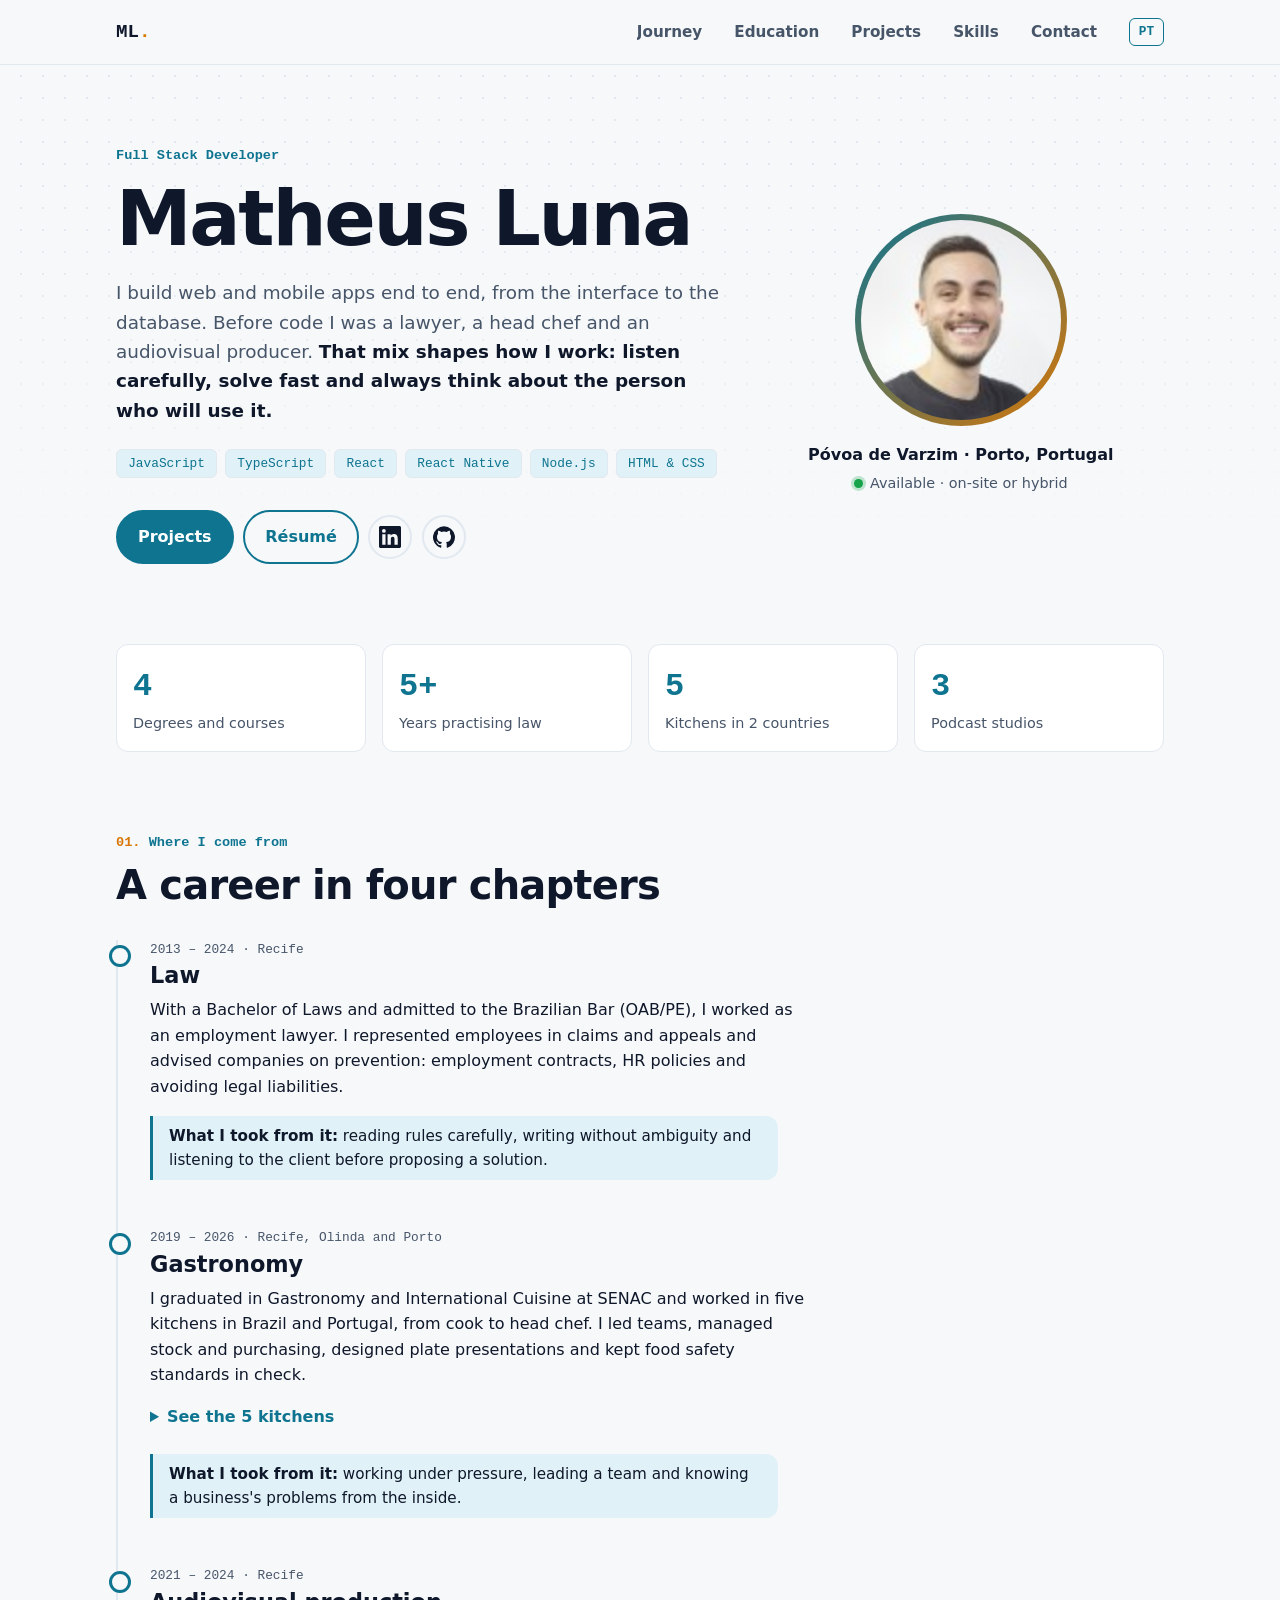
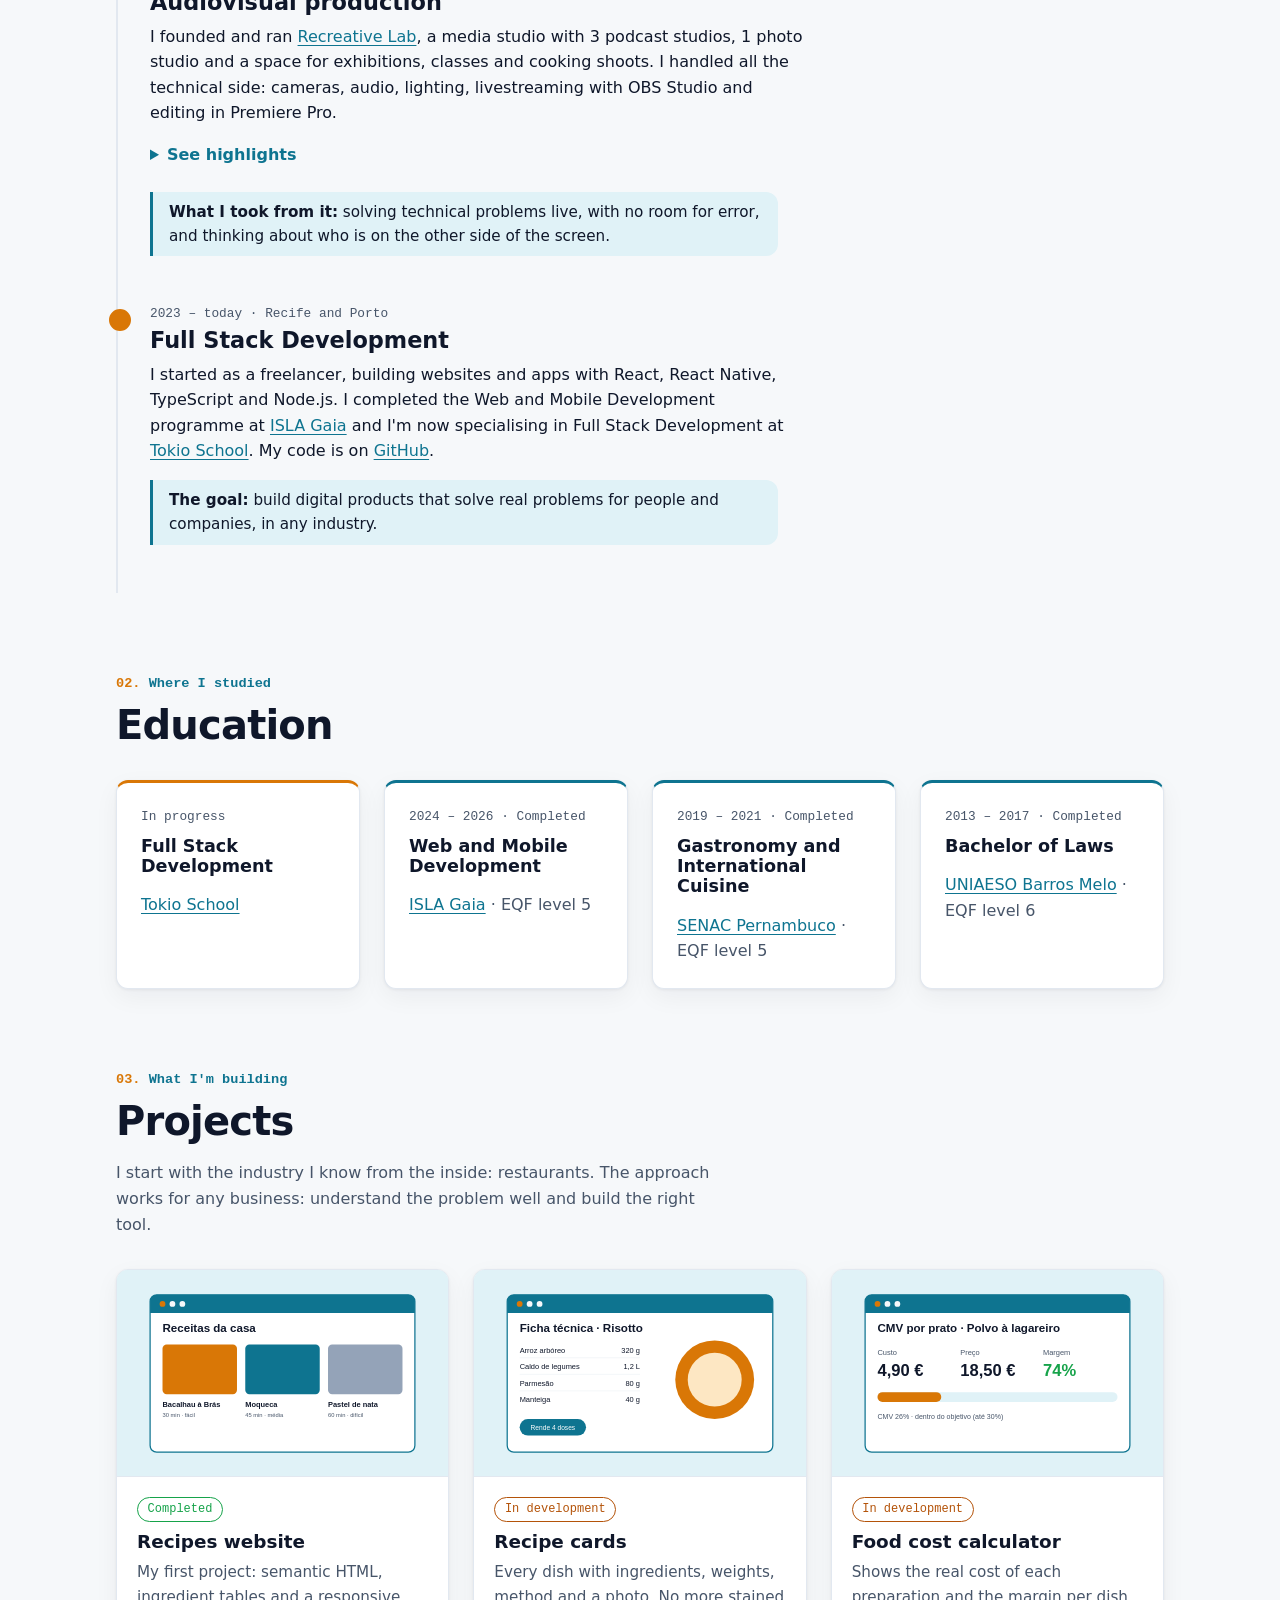
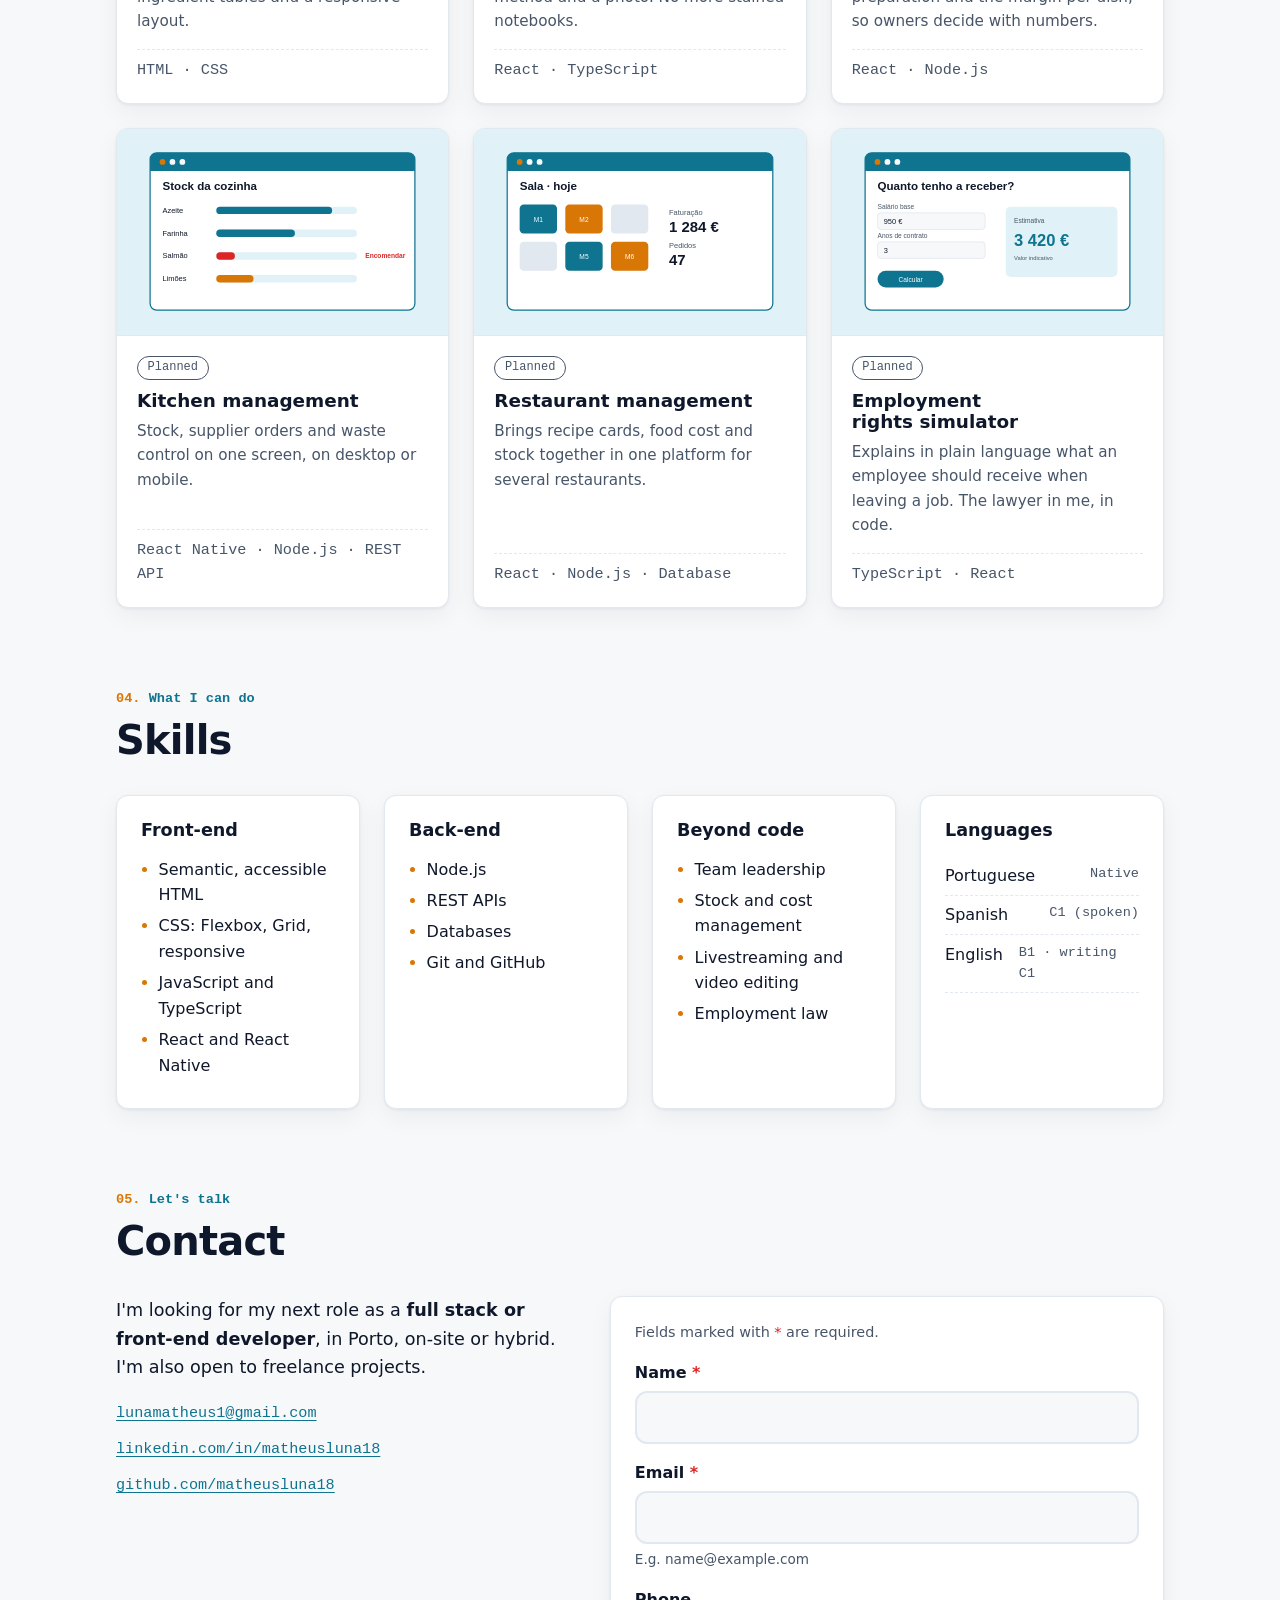
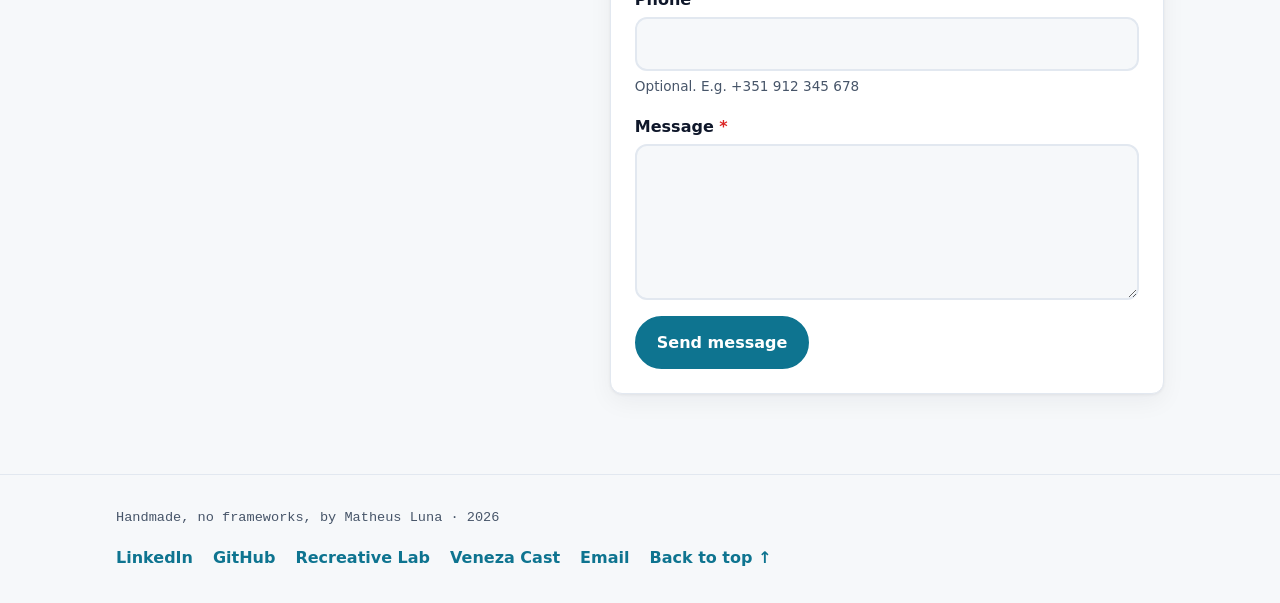
==== en/index.html @ 7c1e90c0 "Portfólio pessoal: versão em português e inglês Co-Authored-By: Claude Opus 5.5 <noreply@anthropic.c" ====
<!DOCTYPE html>
<html lang="en">
<head>
  <meta charset="UTF-8">
  <meta name="viewport" content="width=device-width, initial-scale=1.0">
  <meta name="description" content="Matheus Luna, full stack developer in Porto. Before code: lawyer, head chef and audiovisual producer.">
  <title>Matheus Luna | Full Stack Developer</title>

  <!-- How the site looks when shared (LinkedIn, WhatsApp...) -->
  <meta property="og:type" content="website">
  <meta property="og:locale" content="en_GB">
  <meta property="og:title" content="Matheus Luna | Full Stack Developer">
  <meta property="og:description" content="Former lawyer, head chef and audiovisual producer, now building web and mobile apps in Porto.">

  <link rel="alternate" hreflang="pt" href="../">
  <link rel="alternate" hreflang="en" href="./">
  <link rel="icon" href="../img/favicon.svg" type="image/svg+xml">
  <link rel="stylesheet" href="../style.css">
</head>
<body>

  <a class="saltar" href="#conteudo">Skip to content</a>

  <!-- ========== NAVIGATION ========== -->
  <header class="topo">
    <nav class="topo-nav container" aria-label="Main">
      <a class="topo-logo" href="#inicio">ML<span>.</span></a>
      <ul class="topo-menu">
        <li><a href="#trajetoria">Journey</a></li>
        <li><a href="#formacao">Education</a></li>
        <li><a href="#projetos">Projects</a></li>
        <li><a href="#competencias">Skills</a></li>
        <li><a href="#contacto">Contact</a></li>
      </ul>
      <a class="topo-lingua" href="../" hreflang="pt" lang="pt" aria-label="Ler em português">PT</a>
    </nav>
  </header>

  <main id="conteudo">

    <!-- ========== INTRO ========== -->
    <section id="inicio" class="perfil container" aria-labelledby="titulo-perfil">
      <div class="perfil-texto">
        <p class="secao-pre">Full Stack Developer</p>
        <h1 id="titulo-perfil" class="perfil-nome">Matheus Luna</h1>
        <p class="perfil-resumo">
          I build web and mobile apps end to end, from the interface to the database.
          Before code I was a lawyer, a head chef and an audiovisual producer.
          <strong>That mix shapes how I work: listen carefully, solve fast and always think
          about the person who will use it.</strong>
        </p>

        <ul class="etiquetas" aria-label="Technologies I use">
          <li class="etiqueta">JavaScript</li>
          <li class="etiqueta">TypeScript</li>
          <li class="etiqueta">React</li>
          <li class="etiqueta">React Native</li>
          <li class="etiqueta">Node.js</li>
          <li class="etiqueta">HTML &amp; CSS</li>
        </ul>

        <div class="perfil-acoes">
          <a class="botao" href="#projetos">Projects</a>
          <a class="botao botao-contorno" href="https://www.linkedin.com/in/matheusluna18/">Résumé</a>
          <a class="botao-icone" href="https://www.linkedin.com/in/matheusluna18/" aria-label="Matheus Luna on LinkedIn">
            <svg viewBox="0 0 24 24" width="22" height="22" aria-hidden="true" focusable="false">
              <path fill="currentColor" d="M20.45 20.45h-3.55v-5.57c0-1.33-.03-3.04-1.85-3.04-1.86 0-2.14 1.45-2.14 2.94v5.67H9.35V9h3.41v1.56h.05c.48-.9 1.64-1.85 3.37-1.85 3.6 0 4.27 2.37 4.27 5.46v6.28zM5.34 7.43a2.06 2.06 0 1 1 0-4.13 2.06 2.06 0 0 1 0 4.13zM7.12 20.45H3.56V9h3.56v11.45zM22.22 0H1.77C.79 0 0 .77 0 1.73v20.54C0 23.23.79 24 1.77 24h20.45c.98 0 1.78-.77 1.78-1.73V1.73C24 .77 23.2 0 22.22 0z"/>
            </svg>
          </a>
          <a class="botao-icone" href="https://github.com/matheusluna18" aria-label="Matheus Luna on GitHub">
            <svg viewBox="0 0 24 24" width="22" height="22" aria-hidden="true" focusable="false">
              <path fill="currentColor" d="M12 .3a12 12 0 0 0-3.8 23.38c.6.12.83-.26.83-.57v-2.23c-3.34.73-4.04-1.42-4.04-1.42-.55-1.39-1.33-1.76-1.33-1.76-1.09-.74.08-.73.08-.73 1.2.09 1.84 1.24 1.84 1.24 1.07 1.83 2.8 1.3 3.49 1 .1-.78.42-1.31.76-1.61-2.67-.3-5.47-1.33-5.47-5.93 0-1.31.47-2.38 1.24-3.22-.14-.3-.54-1.52.1-3.18 0 0 1-.32 3.3 1.23a11.5 11.5 0 0 1 6 0c2.28-1.55 3.29-1.23 3.29-1.23.64 1.66.24 2.88.12 3.18a4.65 4.65 0 0 1 1.23 3.22c0 4.61-2.8 5.63-5.48 5.92.42.36.81 1.1.81 2.22v3.29c0 .32.21.7.82.58A12 12 0 0 0 12 .3"/>
            </svg>
          </a>
        </div>
      </div>

      <figure class="perfil-figura">
        <div class="perfil-moldura">
          <img class="perfil-foto" src="../img/perfil.jpg" width="200" height="200"
               alt="Matheus Luna smiling, with a short beard and a dark t-shirt, on a light background">
        </div>
        <figcaption>
          <p class="perfil-local">Póvoa de Varzim · Porto, Portugal</p>
          <p class="perfil-disponivel ponto">Available · on-site or hybrid</p>
        </figcaption>
      </figure>
    </section>

    <!-- ========== NUMBERS ========== -->
    <section class="numeros container" aria-label="Summary in numbers">
      <dl class="numeros-lista">
        <div class="numero">
          <dt>Degrees and courses</dt>
          <dd>4</dd>
        </div>
        <div class="numero">
          <dt>Years practising law</dt>
          <dd>5+</dd>
        </div>
        <div class="numero">
          <dt>Kitchens in 2 countries</dt>
          <dd>5</dd>
        </div>
        <div class="numero">
          <dt>Podcast studios</dt>
          <dd>3</dd>
        </div>
      </dl>
    </section>

    <!-- ========== JOURNEY ========== -->
    <section id="trajetoria" class="secao container" aria-labelledby="titulo-trajetoria">
      <p class="secao-pre">Where I come from</p>
      <h2 id="titulo-trajetoria" class="secao-titulo">A career in four chapters</h2>

      <ol class="linha">
        <li class="linha-item">
          <p class="linha-data">2013 – 2024 · Recife</p>
          <h3 class="linha-titulo">Law</h3>
          <p>
            With a Bachelor of Laws and admitted to the Brazilian Bar (OAB/PE), I worked as an
            employment lawyer. I represented employees in claims and appeals and advised companies
            on prevention: employment contracts, HR policies and avoiding legal liabilities.
          </p>
          <p class="linha-licao"><strong>What I took from it:</strong> reading rules carefully, writing without ambiguity and listening to the client before proposing a solution.</p>
        </li>

        <li class="linha-item">
          <p class="linha-data">2019 – 2026 · Recife, Olinda and Porto</p>
          <h3 class="linha-titulo">Gastronomy</h3>
          <p>
            I graduated in Gastronomy and International Cuisine at SENAC and worked in five kitchens
            in Brazil and Portugal, from cook to head chef. I led teams, managed stock and purchasing,
            designed plate presentations and kept food safety standards in check.
          </p>
          <details class="linha-detalhes">
            <summary>See the 5 kitchens</summary>
            <ul class="lista">
              <li><a href="http://www.oficinadosabor.com/">Oficina do Sabor</a> · Olinda <span>Cook · 2019–2020</span></li>
              <li><a href="https://www.instagram.com/merakipoke/">Meraki Poke</a> · Olinda <span>Head chef · 2020</span></li>
              <li><a href="https://www.instagram.com/arvorestaurante/">Arvo Restaurante</a> · Recife <span>Cook · 2020</span></li>
              <li>Agua Chill · Matosinhos <span>Cook · 2024</span></li>
              <li>Rua Tapas · Porto <span>Head chef · 2024–2026</span></li>
            </ul>
          </details>
          <p class="linha-licao"><strong>What I took from it:</strong> working under pressure, leading a team and knowing a business's problems from the inside.</p>
        </li>

        <li class="linha-item">
          <p class="linha-data">2021 – 2024 · Recife</p>
          <h3 class="linha-titulo">Audiovisual production</h3>
          <p>
            I founded and ran <a href="https://www.recreativelab.com.br/">Recreative Lab</a>, a media
            studio with 3 podcast studios, 1 photo studio and a space for exhibitions, classes and
            cooking shoots. I handled all the technical side: cameras, audio, lighting, livestreaming
            with OBS Studio and editing in Premiere Pro.
          </p>
          <details class="linha-detalhes">
            <summary>See highlights</summary>
            <ul class="lista">
              <li>Official broadcasts of the Pernambuco Women's Football Championship</li>
              <li>Brazilian Série D matches, including Santa Cruz</li>
              <li>Three international Confut events</li>
              <li>
                <a href="https://www.youtube.com/@venezacast4166/featured">Veneza Cast</a>, the podcast
                I created and hosted to give a stage to artists and entrepreneurs from Recife
              </li>
              <li>Podcasts, classes and events for companies</li>
            </ul>
          </details>
          <p class="linha-licao"><strong>What I took from it:</strong> solving technical problems live, with no room for error, and thinking about who is on the other side of the screen.</p>
        </li>

        <li class="linha-item linha-item-atual">
          <p class="linha-data">2023 – today · Recife and Porto</p>
          <h3 class="linha-titulo">Full Stack Development</h3>
          <p>
            I started as a freelancer, building websites and apps with React, React Native, TypeScript and Node.js.
            I completed the Web and Mobile Development programme at
            <a href="https://www.islagaia.pt/pt/">ISLA Gaia</a> and I'm now specialising in
            Full Stack Development at <a href="https://www.tokioschool.pt/">Tokio School</a>.
            My code is on <a href="https://github.com/matheusluna18">GitHub</a>.
          </p>
          <p class="linha-licao"><strong>The goal:</strong> build digital products that solve real problems for people and companies, in any industry.</p>
        </li>
      </ol>
    </section>

    <!-- ========== EDUCATION ========== -->
    <section id="formacao" class="secao container" aria-labelledby="titulo-formacao">
      <p class="secao-pre">Where I studied</p>
      <h2 id="titulo-formacao" class="secao-titulo">Education</h2>

      <ul class="formacao">
        <li class="cartao formacao-item formacao-item-atual">
          <p class="formacao-data">In progress</p>
          <h3 class="cartao-titulo">Full Stack Development</h3>
          <p class="formacao-escola"><a href="https://www.tokioschool.pt/">Tokio School</a></p>
        </li>
        <li class="cartao formacao-item">
          <p class="formacao-data">2024 – 2026 · Completed</p>
          <h3 class="cartao-titulo">Web and Mobile Development</h3>
          <p class="formacao-escola"><a href="https://www.islagaia.pt/pt/">ISLA Gaia</a> · EQF level 5</p>
        </li>
        <li class="cartao formacao-item">
          <p class="formacao-data">2019 – 2021 · Completed</p>
          <h3 class="cartao-titulo">Gastronomy and International Cuisine</h3>
          <p class="formacao-escola"><a href="https://www.pe.senac.br/">SENAC Pernambuco</a> · EQF level 5</p>
        </li>
        <li class="cartao formacao-item">
          <p class="formacao-data">2013 – 2017 · Completed</p>
          <h3 class="cartao-titulo">Bachelor of Laws</h3>
          <p class="formacao-escola"><a href="https://www.barrosmelo.edu.br/">UNIAESO Barros Melo</a> · EQF level 6</p>
        </li>
      </ul>
    </section>

    <!-- ========== PROJECTS ========== -->
    <section id="projetos" class="secao container" aria-labelledby="titulo-projetos">
      <p class="secao-pre">What I'm building</p>
      <h2 id="titulo-projetos" class="secao-titulo">Projects</h2>
      <p class="secao-intro">
        I start with the industry I know from the inside: restaurants. The approach works for any
        business: understand the problem well and build the right tool.
      </p>

      <ul class="projetos">
        <li class="projeto">
          <img class="projeto-imagem" src="../img/projetos/receitas.svg" width="800" height="500"
               alt="Home page of the recipes website, with a grid of dishes">
          <div class="projeto-corpo">
            <span class="estado estado-feito">Completed</span>
            <h3 class="projeto-titulo">Recipes website</h3>
            <p>My first project: semantic HTML, ingredient tables and a responsive layout.</p>
            <p class="projeto-tec">HTML · CSS</p>
          </div>
        </li>

        <li class="projeto">
          <img class="projeto-imagem" src="../img/projetos/fichas-tecnicas.svg" width="800" height="500"
               alt="Recipe card for a dish, with ingredients, quantities and a photo of the plating">
          <div class="projeto-corpo">
            <span class="estado estado-curso">In development</span>
            <h3 class="projeto-titulo">Recipe cards</h3>
            <p>Every dish with ingredients, weights, method and a photo. No more stained notebooks.</p>
            <p class="projeto-tec">React · TypeScript</p>
          </div>
        </li>

        <li class="projeto">
          <img class="projeto-imagem" src="../img/projetos/calculadora-cmv.svg" width="800" height="500"
               alt="Calculator showing the cost of each ingredient and the profit margin of a dish">
          <div class="projeto-corpo">
            <span class="estado estado-curso">In development</span>
            <h3 class="projeto-titulo">Food cost calculator</h3>
            <p>Shows the real cost of each preparation and the margin per dish, so owners decide with numbers.</p>
            <p class="projeto-tec">React · Node.js</p>
          </div>
        </li>

        <li class="projeto">
          <img class="projeto-imagem" src="../img/projetos/gestao-cozinha.svg" width="800" height="500"
               alt="Kitchen stock dashboard, with alerts for items running low">
          <div class="projeto-corpo">
            <span class="estado estado-plano">Planned</span>
            <h3 class="projeto-titulo">Kitchen management</h3>
            <p>Stock, supplier orders and waste control on one screen, on desktop or mobile.</p>
            <p class="projeto-tec">React Native · Node.js · REST API</p>
          </div>
        </li>

        <li class="projeto">
          <img class="projeto-imagem" src="../img/projetos/gestao-restaurante.svg" width="800" height="500"
               alt="Restaurant dashboard with tables, orders and today's revenue">
          <div class="projeto-corpo">
            <span class="estado estado-plano">Planned</span>
            <h3 class="projeto-titulo">Restaurant management</h3>
            <p>Brings recipe cards, food cost and stock together in one platform for several restaurants.</p>
            <p class="projeto-tec">React · Node.js · Database</p>
          </div>
        </li>

        <li class="projeto">
          <img class="projeto-imagem" src="../img/projetos/direitos-trabalho.svg" width="800" height="500"
               alt="Simulator that calculates what an employee is owed at the end of a contract">
          <div class="projeto-corpo">
            <span class="estado estado-plano">Planned</span>
            <h3 class="projeto-titulo">Employment rights simulator</h3>
            <p>Explains in plain language what an employee should receive when leaving a job. The lawyer in me, in code.</p>
            <p class="projeto-tec">TypeScript · React</p>
          </div>
        </li>
      </ul>
    </section>

    <!-- ========== SKILLS ========== -->
    <section id="competencias" class="secao container" aria-labelledby="titulo-competencias">
      <p class="secao-pre">What I can do</p>
      <h2 id="titulo-competencias" class="secao-titulo">Skills</h2>

      <div class="grupos">
        <div class="cartao">
          <h3 class="cartao-titulo">Front-end</h3>
          <ul class="lista">
            <li>Semantic, accessible HTML</li>
            <li>CSS: Flexbox, Grid, responsive</li>
            <li>JavaScript and TypeScript</li>
            <li>React and React Native</li>
          </ul>
        </div>

        <div class="cartao">
          <h3 class="cartao-titulo">Back-end</h3>
          <ul class="lista">
            <li>Node.js</li>
            <li>REST APIs</li>
            <li>Databases</li>
            <li>Git and GitHub</li>
          </ul>
        </div>

        <div class="cartao">
          <h3 class="cartao-titulo">Beyond code</h3>
          <ul class="lista">
            <li>Team leadership</li>
            <li>Stock and cost management</li>
            <li>Livestreaming and video editing</li>
            <li>Employment law</li>
          </ul>
        </div>

        <div class="cartao info">
          <h3 class="cartao-titulo">Languages</h3>
          <dl class="info-lista">
            <div class="info-item">
              <dt>Portuguese</dt>
              <dd>Native</dd>
            </div>
            <div class="info-item">
              <dt>Spanish</dt>
              <dd>C1 (spoken)</dd>
            </div>
            <div class="info-item">
              <dt>English</dt>
              <dd>B1 · writing C1</dd>
            </div>
          </dl>
        </div>
      </div>
    </section>

    <!-- ========== CONTACT ========== -->
    <section id="contacto" class="secao container" aria-labelledby="titulo-contacto">
      <p class="secao-pre">Let's talk</p>
      <h2 id="titulo-contacto" class="secao-titulo">Contact</h2>

      <div class="contacto">
        <div class="contacto-texto">
          <p>
            I'm looking for my next role as a <strong>full stack or front-end developer</strong>,
            in Porto, on-site or hybrid. I'm also open to freelance projects.
          </p>
          <ul class="lista-contacto">
            <li><a href="mailto:lunamatheus1@gmail.com">lunamatheus1@gmail.com</a></li>
            <li><a href="https://www.linkedin.com/in/matheusluna18/">linkedin.com/in/matheusluna18</a></li>
            <li><a href="https://github.com/matheusluna18">github.com/matheusluna18</a></li>
          </ul>
        </div>

        <form class="formulario cartao" action="#" method="post">
          <p class="nota">Fields marked with <span class="obrigatorio">*</span> are required.</p>

          <div class="campo">
            <label for="nome">Name <span class="obrigatorio">*</span></label>
            <input type="text" id="nome" name="nome" autocomplete="name" required>
          </div>

          <div class="campo">
            <label for="email">Email <span class="obrigatorio">*</span></label>
            <input type="email" id="email" name="email" autocomplete="email"
                   aria-describedby="ajuda-email" required>
            <small id="ajuda-email" class="ajuda">E.g. name@example.com</small>
          </div>

          <div class="campo">
            <label for="telefone">Phone</label>
            <input type="tel" id="telefone" name="telefone" autocomplete="tel"
                   pattern="[0-9+ ]{9,15}" aria-describedby="ajuda-telefone">
            <small id="ajuda-telefone" class="ajuda">Optional. E.g. +351 912 345 678</small>
          </div>

          <div class="campo">
            <label for="mensagem">Message <span class="obrigatorio">*</span></label>
            <textarea id="mensagem" name="mensagem" rows="5" minlength="10" required></textarea>
          </div>

          <button class="botao" type="submit">Send message</button>
        </form>
      </div>
    </section>

  </main>

  <!-- ========== FOOTER ========== -->
  <footer class="rodape">
    <div class="container rodape-conteudo">
      <p class="rodape-texto">Handmade, no frameworks, by Matheus Luna · 2026</p>
      <ul class="rodape-links">
        <li><a href="https://www.linkedin.com/in/matheusluna18/">LinkedIn</a></li>
        <li><a href="https://github.com/matheusluna18">GitHub</a></li>
        <li><a href="https://www.recreativelab.com.br/">Recreative Lab</a></li>
        <li><a href="https://www.youtube.com/@venezacast4166/featured">Veneza Cast</a></li>
        <li><a href="mailto:lunamatheus1@gmail.com">Email</a></li>
        <li><a href="#inicio">Back to top ↑</a></li>
      </ul>
    </div>
  </footer>

</body>
</html>
---- style.css ----
/* ==========================================
   Portfólio - Matheus Luna
   Tarefa 9: Boas Práticas em HTML e CSS

   1. Variáveis
   2. Base
   3. Acessibilidade
   4. Peças reutilizáveis
   5. Navegação
   6. Apresentação (perfil)
   7. Números
   8. Trajetória e formação
   9. Projetos
   10. Competências
   11. Contacto e formulário
   12. Rodapé
   13. Ecrãs maiores
   14. Impressão
   ========================================== */


/* 1. Variáveis ----------------------------- */
:root {
  /* Cores: azul-petróleo (tecnologia) + âmbar (o lado da cozinha) */
  --cor-primaria: #0e7490;
  --cor-primaria-escura: #155e75;
  --cor-primaria-clara: #e0f2f7;
  --cor-sobre-primaria: #ffffff; /* texto em cima da cor primária */
  --cor-destaque: #d97706;
  --cor-texto: #0f172a;
  --cor-suave: #475569;
  --cor-fundo: #f6f8fa;
  --cor-cartao: #ffffff;
  --cor-borda: #e2e8f0;
  --cor-erro: #dc2626;
  --cor-sucesso: #16a34a;
  --cor-aviso: #b45309;

  /* Tipografia */
  --fonte-texto: system-ui, -apple-system, "Segoe UI", sans-serif;
  --fonte-mono: ui-monospace, "Cascadia Code", "SF Mono", Consolas, monospace;

  /* Espaçamentos (múltiplos da mesma base) */
  --espacamento: 1rem;
  --espaco-p: calc(var(--espacamento) * 0.5);
  --espaco-m: calc(var(--espacamento) * 1.5);
  --espaco-g: calc(var(--espacamento) * 2);
  --espaco-xg: calc(var(--espacamento) * 5);

  /* Outros */
  --raio: 12px;
  --sombra: 0 1px 3px rgba(15, 23, 42, 0.06), 0 8px 24px rgba(15, 23, 42, 0.05);
  --sombra-forte: 0 12px 32px rgba(15, 23, 42, 0.12);
  --largura-max: 1080px;
  --altura-topo: 64px;
}

/* Modo escuro: só mudam as cores */
@media (prefers-color-scheme: dark) {
  :root {
    --cor-primaria: #22d3ee;
    --cor-primaria-escura: #67e8f9;
    --cor-primaria-clara: #0f2a33;
    --cor-sobre-primaria: #0b1120;
    --cor-destaque: #fbbf24;
    --cor-texto: #e2e8f0;
    --cor-suave: #94a3b8;
    --cor-fundo: #0b1120;
    --cor-cartao: #111a2e;
    --cor-borda: #1e293b;
    --cor-erro: #f87171;
    --cor-sucesso: #4ade80;
    --cor-aviso: #fbbf24;
    --sombra: none;
    --sombra-forte: 0 12px 32px rgba(0, 0, 0, 0.4);
  }
}


/* 2. Base ---------------------------------- */
* {
  box-sizing: border-box;
}

html {
  scroll-behavior: smooth;
  /* As âncoras não ficam escondidas atrás do menu fixo */
  scroll-padding-top: var(--altura-topo);
}

body {
  margin: 0;
  font-family: var(--fonte-texto);
  line-height: 1.6;
  color: var(--cor-texto);
  background: var(--cor-fundo);
}

h1,
h2,
h3 {
  margin: 0;
  line-height: 1.15;
  text-wrap: balance;
}

p {
  margin: 0 0 var(--espacamento);
}

/* Corta o fundo de pontos da apresentação, que sai para os lados */
main {
  overflow-x: clip;
}

img {
  display: block;
  max-width: 100%;
  height: auto;
}

a {
  color: var(--cor-primaria);
  text-underline-offset: 3px;
}

a:hover {
  color: var(--cor-primaria-escura);
}

::selection {
  color: var(--cor-sobre-primaria);
  background: var(--cor-primaria);
}


/* 3. Acessibilidade ------------------------ */
:focus-visible {
  outline: 3px solid var(--cor-destaque);
  outline-offset: 3px;
}

.saltar {
  position: absolute;
  top: -100px;
  left: var(--espacamento);
  z-index: 100;
  padding: var(--espaco-p) var(--espacamento);
  color: var(--cor-sobre-primaria);
  background: var(--cor-primaria);
  border-radius: var(--raio);
}

.saltar:focus {
  top: var(--espacamento);
}

@media (prefers-reduced-motion: reduce) {
  html {
    scroll-behavior: auto;
  }

  * {
    animation: none !important;
    transition: none !important;
  }
}


/* 4. Peças reutilizáveis ------------------- */
.container {
  width: 100%;
  max-width: var(--largura-max);
  margin: 0 auto;
  padding: 0 var(--espacamento);
}

.secao {
  padding-top: var(--espaco-xg);
  counter-increment: secao;
}

.secao-pre {
  margin-bottom: var(--espaco-p);
  font-family: var(--fonte-mono);
  font-size: 0.85rem;
  font-weight: 600;
  color: var(--cor-primaria);
}

/* Numeração automática das secções: 01, 02, 03... */
.secao .secao-pre::before {
  content: counter(secao, decimal-leading-zero) ". ";
  color: var(--cor-destaque);
}

.secao-titulo {
  margin-bottom: var(--espacamento);
  font-size: clamp(1.8rem, 4vw, 2.5rem);
  letter-spacing: -0.02em;
}

.secao-intro {
  max-width: 60ch;
  color: var(--cor-suave);
}

.cartao {
  padding: var(--espaco-m);
  background: var(--cor-cartao);
  border: 1px solid var(--cor-borda);
  border-radius: var(--raio);
  box-shadow: var(--sombra);
}

.cartao-titulo {
  margin-bottom: var(--espacamento);
  font-size: 1.1rem;
}

.botao {
  display: inline-block;
  padding: 0.75rem 1.25rem;
  font: inherit;
  font-weight: 600;
  text-decoration: none;
  color: var(--cor-sobre-primaria);
  background: var(--cor-primaria);
  border: 2px solid var(--cor-primaria);
  border-radius: 999px;
  cursor: pointer;
  transition: background 0.2s, border-color 0.2s, color 0.2s;
}

.botao:hover {
  color: var(--cor-sobre-primaria);
  background: var(--cor-primaria-escura);
  border-color: var(--cor-primaria-escura);
}

.botao-contorno {
  color: var(--cor-primaria);
  background: transparent;
}

/* Botão redondo só com ícone (LinkedIn, GitHub) */
.botao-icone {
  display: inline-flex;
  align-items: center;
  justify-content: center;
  width: 44px;
  height: 44px;
  color: var(--cor-texto);
  border: 2px solid var(--cor-borda);
  border-radius: 50%;
  transition: border-color 0.2s, color 0.2s;
}

.botao-icone:hover {
  color: var(--cor-primaria);
  border-color: var(--cor-primaria);
}

.etiquetas {
  display: flex;
  flex-wrap: wrap;
  gap: var(--espaco-p);
  margin: 0 0 var(--espaco-g);
  padding: 0;
  list-style: none;
}

.etiqueta {
  padding: 0.2rem 0.7rem;
  font-family: var(--fonte-mono);
  font-size: 0.8rem;
  color: var(--cor-primaria);
  background: var(--cor-primaria-clara);
  border: 1px solid var(--cor-borda);
  border-radius: 6px;
}

.lista {
  margin: 0;
  padding-left: 1.1rem;
}

.lista li {
  margin-bottom: 0.35rem;
}

.lista li::marker {
  color: var(--cor-destaque);
}

/* Texto secundário dentro de uma lista (cargo, ano...) */
.lista span {
  display: block;
  font-size: 0.85rem;
  color: var(--cor-suave);
}

/* Bolinha de estado (ex.: disponível) */
.ponto::before {
  content: "";
  display: inline-block;
  width: 0.55rem;
  height: 0.55rem;
  margin-right: 0.45rem;
  background: var(--cor-sucesso);
  border-radius: 50%;
  box-shadow: 0 0 0 3px color-mix(in srgb, var(--cor-sucesso) 25%, transparent);
}


/* 5. Navegação ----------------------------- */
.topo {
  position: sticky;
  top: 0;
  z-index: 50;
  background: color-mix(in srgb, var(--cor-fundo) 85%, transparent);
  border-bottom: 1px solid var(--cor-borda);
  backdrop-filter: blur(10px);
}

.topo-nav {
  display: flex;
  align-items: center;
  justify-content: space-between;
  gap: var(--espaco-g);
  min-height: var(--altura-topo);
}

.topo-logo {
  font-family: var(--fonte-mono);
  font-size: 1.2rem;
  font-weight: 700;
  text-decoration: none;
  color: var(--cor-texto);
}

.topo-logo span {
  color: var(--cor-destaque);
}

/* Em telemóvel o menu desliza para o lado, sem JavaScript */
.topo-menu {
  display: flex;
  margin: 0 0 0 auto; /* encosta o menu à direita, junto ao PT/EN */
  gap: calc(var(--espacamento) * 1.25);
  padding: 0;
  overflow-x: auto;
  white-space: nowrap;
  list-style: none;
  scrollbar-width: none;
  /* Esbate o fim para mostrar que há mais para deslizar */
  mask-image: linear-gradient(to right, #000 80%, transparent);
}

.topo-menu a {
  font-size: 0.95rem;
  font-weight: 600;
  text-decoration: none;
  color: var(--cor-suave);
}

.topo-menu a:hover {
  color: var(--cor-primaria);
}

/* Botão PT / EN */
.topo-lingua {
  flex-shrink: 0;
  padding: 0.2rem 0.55rem;
  font-family: var(--fonte-mono);
  font-size: 0.8rem;
  font-weight: 700;
  text-decoration: none;
  color: var(--cor-primaria);
  border: 1px solid var(--cor-primaria);
  border-radius: 6px;
}

.topo-lingua:hover {
  color: var(--cor-sobre-primaria);
  background: var(--cor-primaria);
}


/* 6. Apresentação (perfil) ----------------- */
.perfil {
  position: relative;
  display: grid;
  gap: var(--espaco-g);
  padding-top: var(--espaco-xg);
}

/* Grelha de pontos no fundo, a desaparecer para baixo */
.perfil::before {
  content: "";
  position: absolute;
  inset: 0 -50vw;
  z-index: -1;
  background-image: radial-gradient(var(--cor-borda) 1.2px, transparent 1.2px);
  background-size: 22px 22px;
  mask-image: linear-gradient(to bottom, #000 30%, transparent);
}

.perfil-nome {
  margin-bottom: var(--espacamento);
  font-size: clamp(2.8rem, 8vw, 4.75rem);
  letter-spacing: -0.03em;
}

.perfil-resumo {
  max-width: 52ch;
  margin-bottom: var(--espaco-m);
  font-size: 1.15rem;
  color: var(--cor-suave);
}

.perfil-resumo strong {
  color: var(--cor-texto);
}

.perfil-acoes {
  display: flex;
  flex-wrap: wrap;
  align-items: center;
  gap: 0.6rem;
}

.perfil-figura {
  margin: 0;
  justify-self: center;
  text-align: center;
}

/* Anel com gradiente à volta da foto */
.perfil-moldura {
  width: 212px;
  margin: 0 auto var(--espacamento);
  padding: 6px;
  background: linear-gradient(135deg, var(--cor-primaria), var(--cor-destaque));
  border-radius: 50%;
}

.perfil-foto {
  width: 200px;
  height: 200px;
  object-fit: cover;
  border-radius: 50%;
  background: var(--cor-borda);
}

.perfil-local {
  margin-bottom: 0.25rem;
  font-weight: 600;
}

.perfil-disponivel {
  margin: 0;
  font-size: 0.9rem;
  color: var(--cor-suave);
}


/* 7. Números ------------------------------- */
.numeros {
  padding-top: var(--espaco-xg);
}

.numeros-lista {
  display: grid;
  grid-template-columns: repeat(2, 1fr);
  gap: var(--espacamento);
  margin: 0;
}

.numero {
  display: flex;
  flex-direction: column-reverse; /* o valor aparece em cima do rótulo */
  padding: var(--espacamento);
  background: var(--cor-cartao);
  border: 1px solid var(--cor-borda);
  border-radius: var(--raio);
}

.numero dt {
  font-size: 0.9rem;
  color: var(--cor-suave);
}

.numero dd {
  margin: 0;
  font-family: var(--fonte-mono);
  font-size: 2rem;
  font-weight: 700;
  color: var(--cor-primaria);
}


/* 8. Trajetória e formação ----------------- */
.linha {
  margin: var(--espaco-g) 0 0;
  padding: 0;
  list-style: none;
  border-left: 2px solid var(--cor-borda);
}

.linha-item {
  position: relative;
  padding: 0 0 var(--espaco-g) var(--espaco-g);
}

/* Bolinha na linha do tempo */
.linha-item::before {
  content: "";
  position: absolute;
  top: 0.3rem;
  left: -9px;
  width: 16px;
  height: 16px;
  background: var(--cor-fundo);
  border: 3px solid var(--cor-primaria);
  border-radius: 50%;
}

/* O capítulo atual pulsa devagar */
.linha-item-atual::before {
  background: var(--cor-destaque);
  border-color: var(--cor-destaque);
  animation: pulsar 2.4s ease-out infinite;
}

@keyframes pulsar {
  from {
    box-shadow: 0 0 0 0 color-mix(in srgb, var(--cor-destaque) 50%, transparent);
  }
  to {
    box-shadow: 0 0 0 12px transparent;
  }
}

.linha-data {
  margin-bottom: 0.2rem;
  font-family: var(--fonte-mono);
  font-size: 0.8rem;
  color: var(--cor-suave);
}

.linha-titulo {
  margin-bottom: var(--espaco-p);
  font-size: 1.4rem;
}

.linha-item p,
.linha-detalhes {
  max-width: 65ch;
}

.linha-licao {
  padding: var(--espaco-p) var(--espacamento);
  font-size: 0.95rem;
  background: var(--cor-primaria-clara);
  border-left: 3px solid var(--cor-primaria);
  border-radius: 0 var(--raio) var(--raio) 0;
}

/* Lista que abre e fecha (sem JavaScript) */
.linha-detalhes {
  margin-bottom: var(--espacamento);
}

.linha-detalhes summary {
  width: fit-content;
  margin-bottom: var(--espaco-p);
  font-weight: 600;
  color: var(--cor-primaria);
  cursor: pointer;
}

.formacao {
  display: grid;
  gap: var(--espaco-m);
  margin: var(--espaco-g) 0 0;
  padding: 0;
  list-style: none;
}

.formacao-item {
  border-top: 3px solid var(--cor-primaria);
}

.formacao-item-atual {
  border-top-color: var(--cor-destaque);
}

.formacao-data {
  margin-bottom: var(--espaco-p);
  font-family: var(--fonte-mono);
  font-size: 0.8rem;
  color: var(--cor-suave);
}

.formacao-escola {
  margin: 0;
  color: var(--cor-suave);
}


/* 9. Projetos ------------------------------ */
.projetos {
  display: grid;
  gap: var(--espaco-m);
  margin: var(--espaco-g) 0 0;
  padding: 0;
  list-style: none;
}

.projeto {
  display: flex;
  flex-direction: column;
  overflow: hidden;
  background: var(--cor-cartao);
  border: 1px solid var(--cor-borda);
  border-radius: var(--raio);
  box-shadow: var(--sombra);
  transition: transform 0.2s, box-shadow 0.2s, border-color 0.2s;
}

.projeto:hover {
  transform: translateY(-4px);
  border-color: var(--cor-primaria);
  box-shadow: var(--sombra-forte);
}

.projeto-imagem {
  width: 100%;
  aspect-ratio: 16 / 10;
  object-fit: cover;
  background: var(--cor-primaria-clara);
  border-bottom: 1px solid var(--cor-borda);
}

.projeto-corpo {
  display: flex;
  flex-direction: column;
  flex: 1;
  padding: calc(var(--espacamento) * 1.25);
}

.projeto-corpo p {
  font-size: 0.95rem;
  color: var(--cor-suave);
}

.projeto-titulo {
  margin: 0.6rem 0 var(--espaco-p);
  font-size: 1.15rem;
}

/* Empurra as tecnologias para o fundo do cartão */
.projeto-tec {
  margin: auto 0 0;
  padding-top: var(--espaco-p);
  font-family: var(--fonte-mono);
  font-size: 0.8rem;
  border-top: 1px dashed var(--cor-borda);
}

/* Etiqueta de estado do projeto */
.estado {
  align-self: flex-start;
  padding: 0.1rem 0.6rem;
  font-family: var(--fonte-mono);
  font-size: 0.75rem;
  border: 1px solid currentColor;
  border-radius: 999px;
}

.estado-feito {
  color: var(--cor-sucesso);
}

.estado-curso {
  color: var(--cor-aviso);
}

.estado-plano {
  color: var(--cor-suave);
}


/* 10. Competências ------------------------- */
.grupos {
  display: grid;
  gap: var(--espaco-m);
  margin-top: var(--espaco-g);
}

.info-lista {
  margin: 0;
}

.info-item {
  display: flex;
  justify-content: space-between;
  gap: var(--espacamento);
  padding: 0.4rem 0;
  border-bottom: 1px dashed var(--cor-borda);
}

.info-item dd {
  margin: 0;
  font-family: var(--fonte-mono);
  font-size: 0.85rem;
  color: var(--cor-suave);
}


/* 11. Contacto e formulário ---------------- */
.contacto {
  display: grid;
  gap: var(--espaco-g);
  margin-top: var(--espaco-g);
}

.contacto-texto {
  font-size: 1.1rem;
}

.lista-contacto {
  margin: 0;
  padding: 0;
  list-style: none;
}

.lista-contacto li {
  margin-bottom: var(--espaco-p);
  overflow-wrap: anywhere;
}

.lista-contacto a {
  font-family: var(--fonte-mono);
  font-size: 0.95rem;
}

.formulario {
  display: grid;
  gap: var(--espacamento);
}

.nota {
  margin: 0;
  font-size: 0.9rem;
  color: var(--cor-suave);
}

.obrigatorio {
  color: var(--cor-erro);
}

.campo {
  display: flex;
  flex-direction: column;
  gap: 0.3rem;
}

.campo label {
  font-weight: 600;
}

.campo input,
.campo textarea {
  padding: 0.75rem;
  font: inherit;
  color: var(--cor-texto);
  background: var(--cor-fundo);
  border: 2px solid var(--cor-borda);
  border-radius: var(--raio);
  transition: border-color 0.2s;
}

.campo input:focus,
.campo textarea:focus {
  border-color: var(--cor-primaria);
}

/* Só fica vermelho depois de o utilizador mexer no campo */
.campo input:user-invalid,
.campo textarea:user-invalid {
  border-color: var(--cor-erro);
}

.campo textarea {
  resize: vertical;
}

.ajuda {
  font-size: 0.85rem;
  color: var(--cor-suave);
}

.formulario .botao {
  justify-self: start;
}


/* 12. Rodapé ------------------------------- */
.rodape {
  margin-top: var(--espaco-xg);
  padding: var(--espaco-g) 0;
  border-top: 1px solid var(--cor-borda);
}

.rodape-conteudo {
  display: flex;
  flex-wrap: wrap;
  justify-content: space-between;
  gap: var(--espacamento);
}

.rodape-texto {
  margin: 0;
  font-family: var(--fonte-mono);
  font-size: 0.85rem;
  color: var(--cor-suave);
}

.rodape-links {
  display: flex;
  flex-wrap: wrap;
  gap: calc(var(--espacamento) * 1.25);
  margin: 0;
  padding: 0;
  list-style: none;
}

.rodape-links a {
  font-weight: 600;
  text-decoration: none;
}

.rodape-links a:hover {
  text-decoration: underline;
}


/* 13. Ecrãs maiores ------------------------ */
@media (min-width: 640px) {
  .numeros-lista {
    grid-template-columns: repeat(4, 1fr);
  }

  .projetos,
  .grupos,
  .formacao {
    grid-template-columns: repeat(2, 1fr);
  }
}

@media (min-width: 900px) {
  .topo-menu {
    gap: var(--espaco-g);
    mask-image: none;
  }

  .perfil {
    grid-template-columns: 1.5fr 1fr;
    align-items: center;
  }

  .projetos {
    grid-template-columns: repeat(3, 1fr);
  }

  .grupos,
  .formacao {
    grid-template-columns: repeat(4, 1fr);
  }

  .contacto {
    grid-template-columns: 1fr 1.2fr;
    align-items: start;
  }
}


/* 14. Impressão ---------------------------- */
/* Ao imprimir (ou guardar em PDF) fica só o essencial */
@media print {
  .saltar,
  .topo,
  .perfil-acoes,
  .formulario,
  .rodape-links {
    display: none;
  }

  body {
    color: #000;
    background: #fff;
  }

  .perfil::before {
    display: none;
  }

  .projeto,
  .linha-item,
  .cartao {
    break-inside: avoid;
  }
}
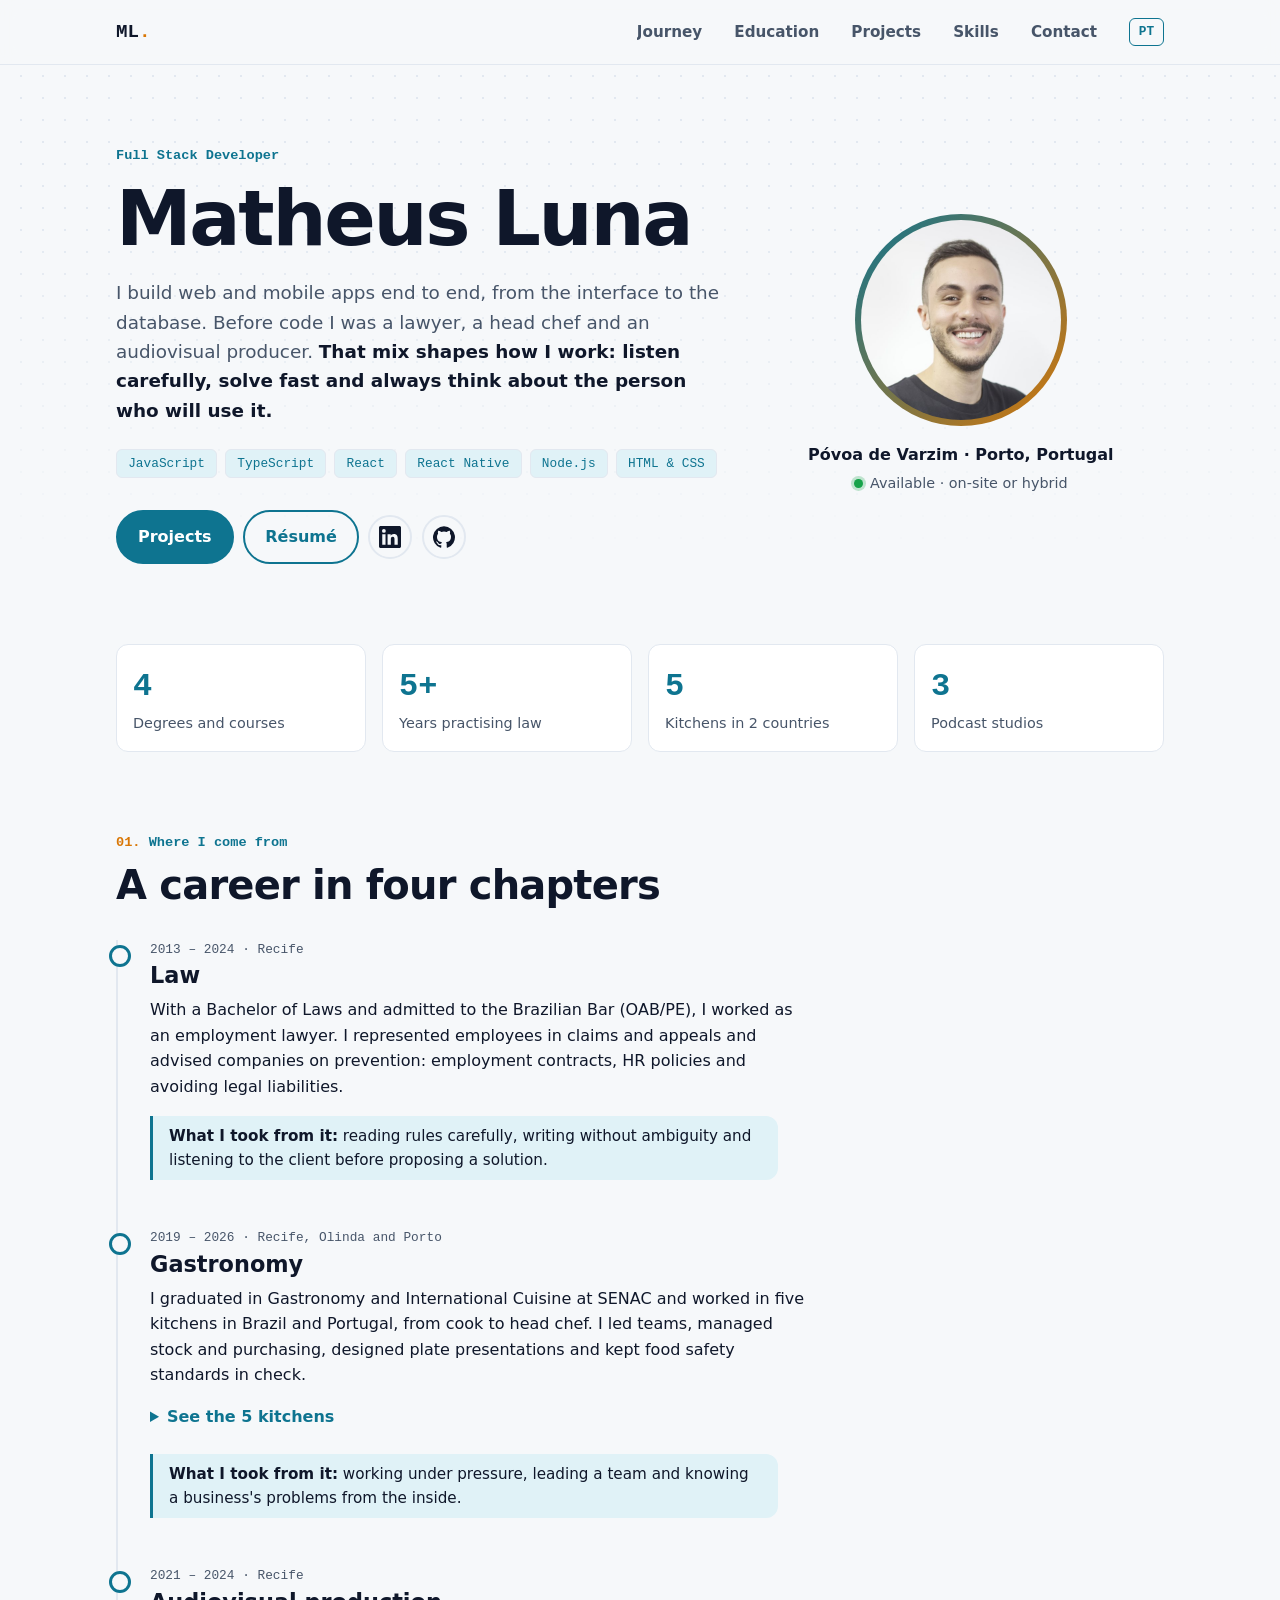
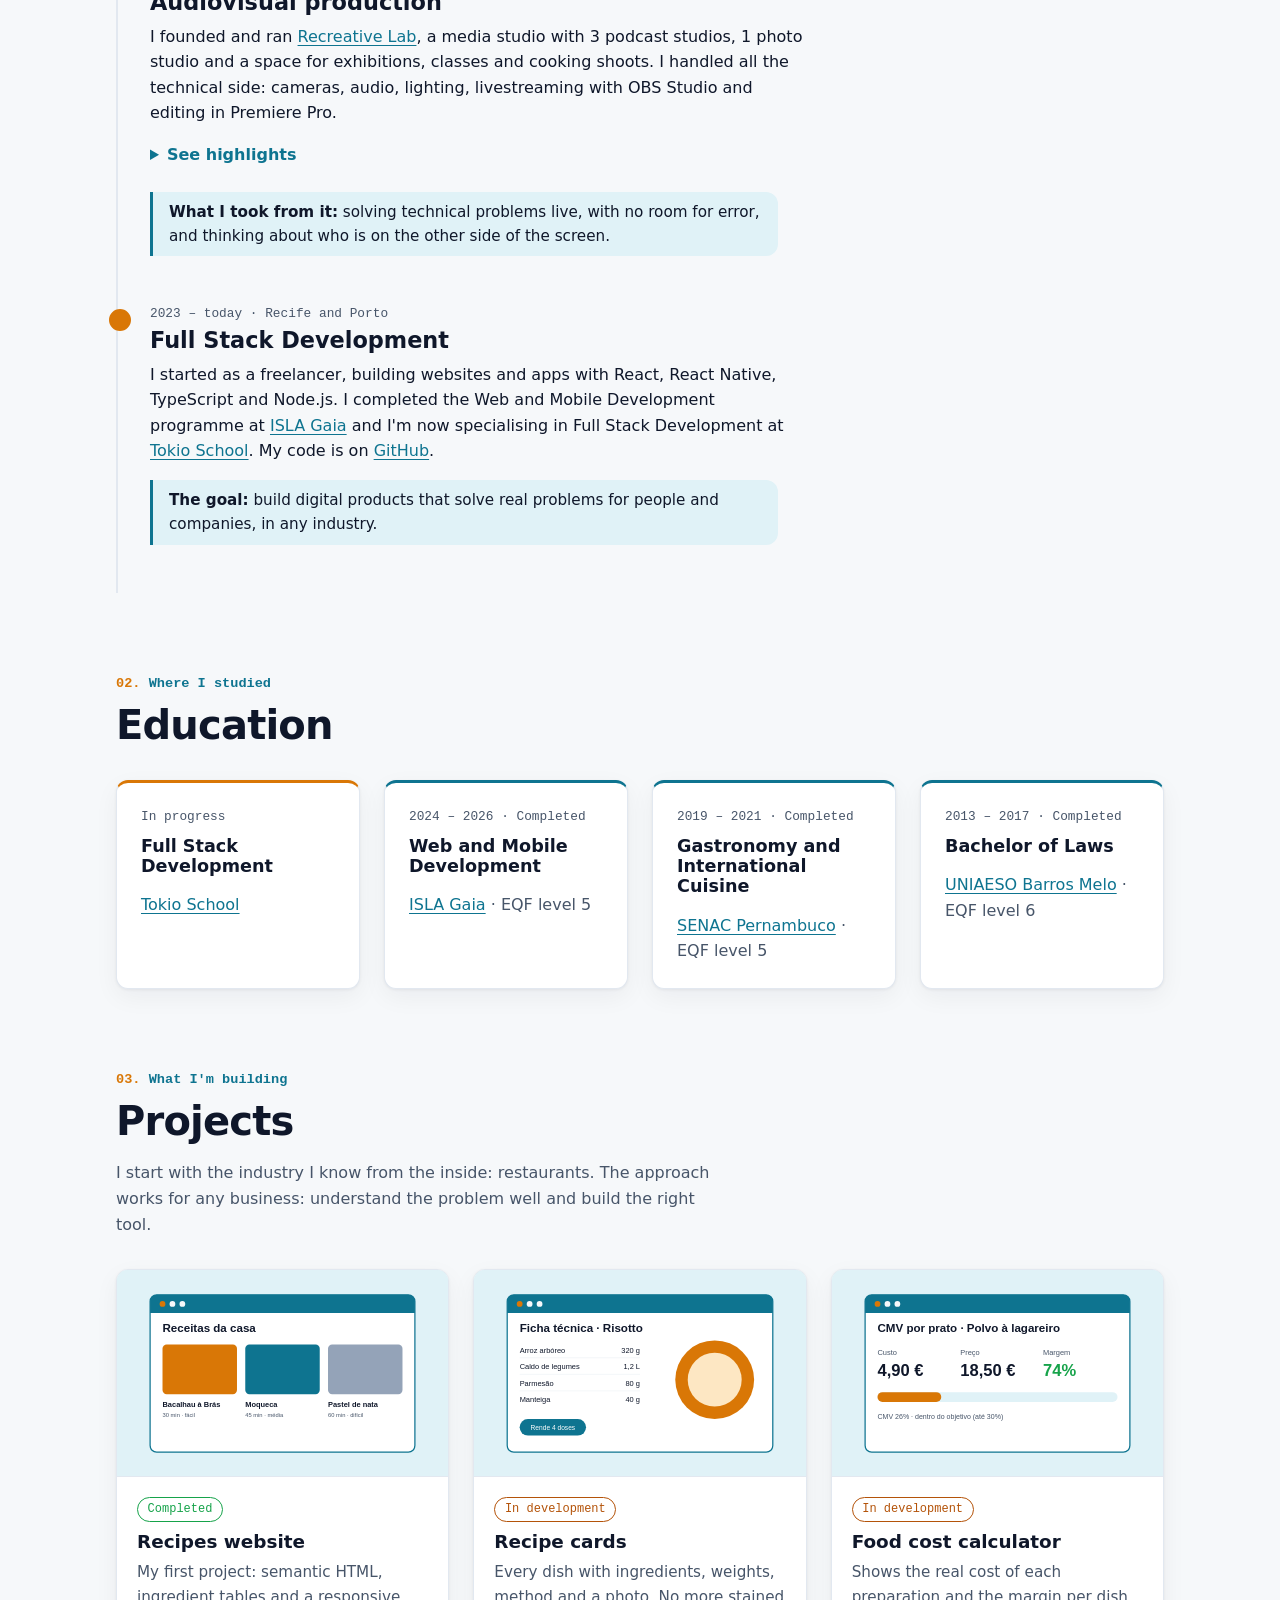
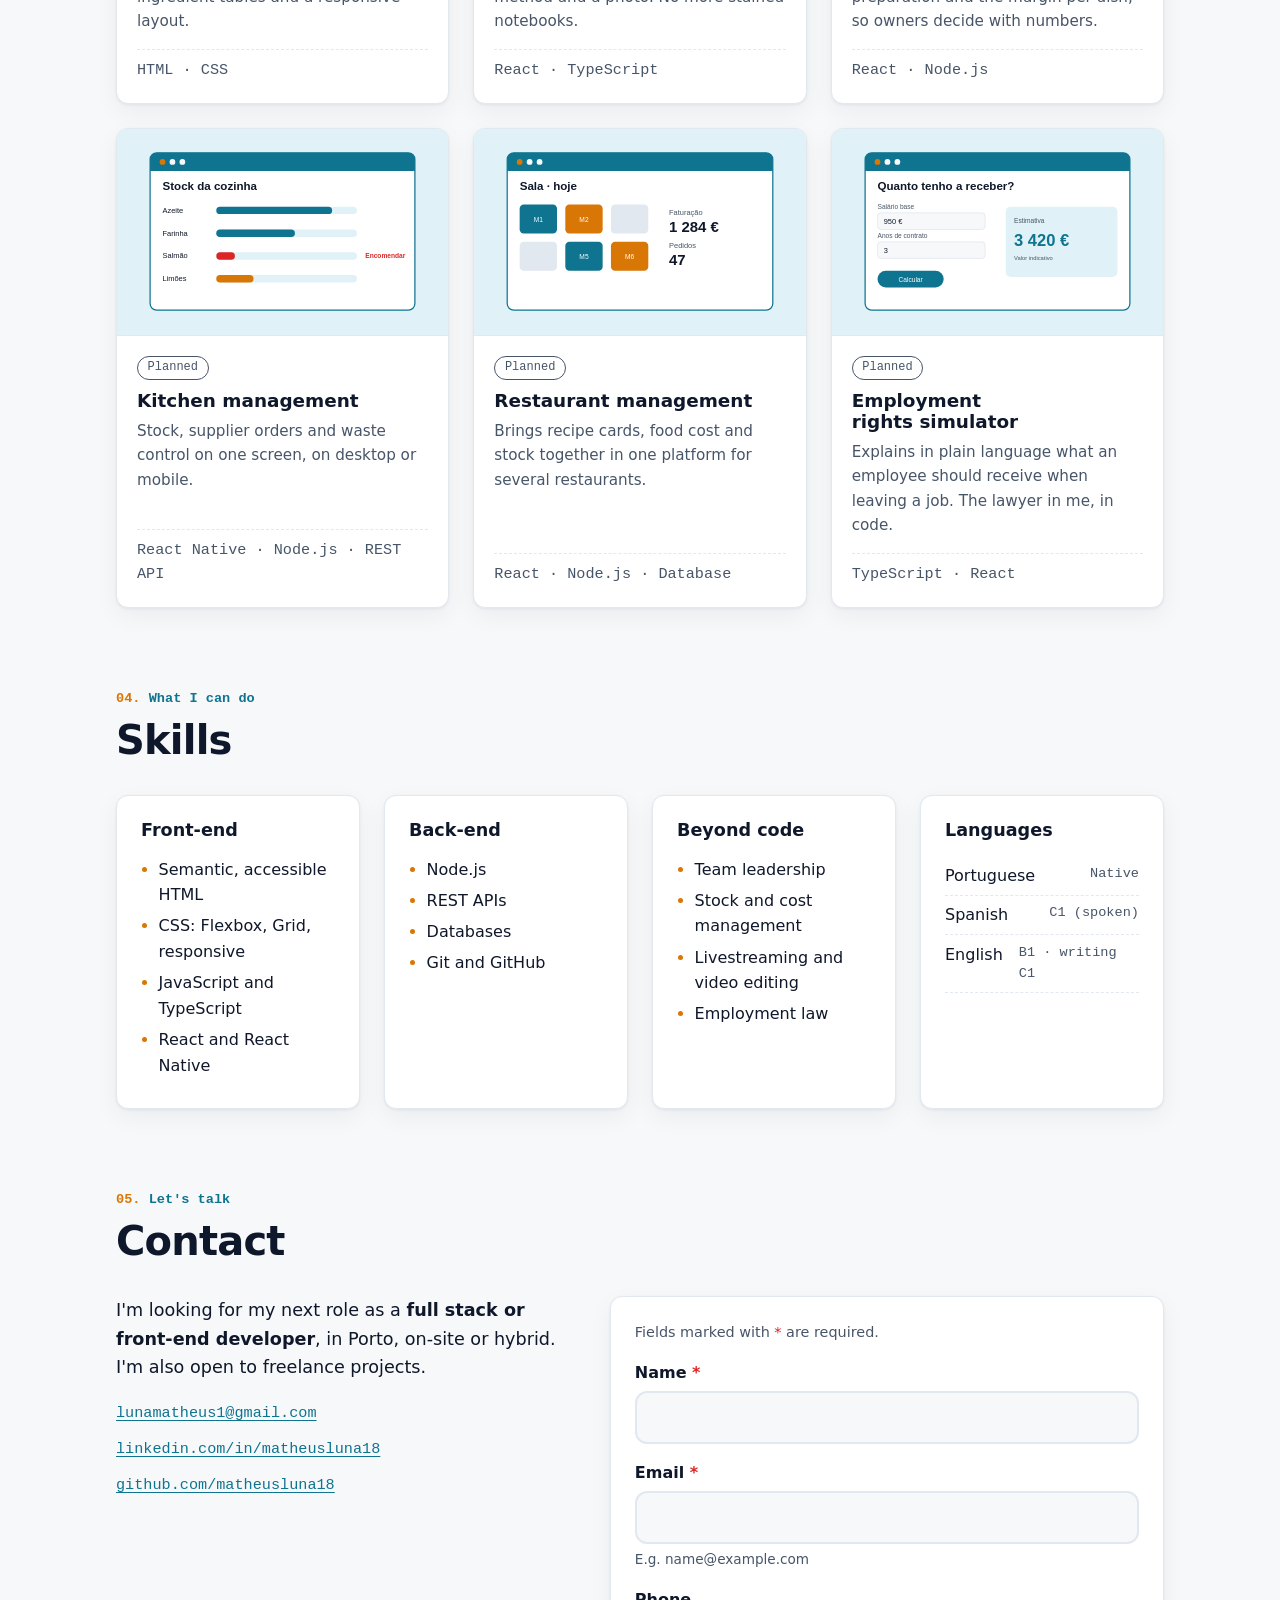
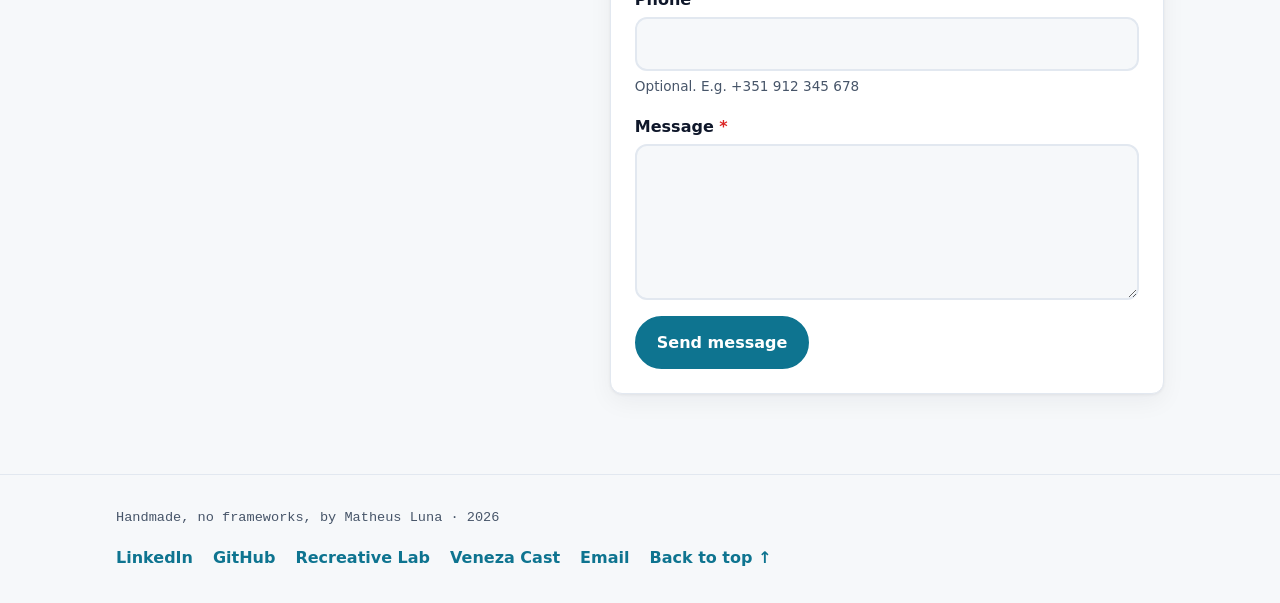
==== commit ac1727dc: "Descrições de partilha focadas em tecnologia Co-Authored-By: Claude Opus 5.5 <noreply@anthropic.com>" ====
--- a/en/index.html
+++ b/en/index.html
@@ -3,14 +3,15 @@
 <head>
   <meta charset="UTF-8">
   <meta name="viewport" content="width=device-width, initial-scale=1.0">
-  <meta name="description" content="Matheus Luna, full stack developer in Porto. Before code: lawyer, head chef and audiovisual producer.">
+  <meta name="description" content="Matheus Luna, full stack developer in Porto. Web and mobile apps with React, React Native, TypeScript and Node.js.">
   <title>Matheus Luna | Full Stack Developer</title>
 
   <!-- How the site looks when shared (LinkedIn, WhatsApp...) -->
   <meta property="og:type" content="website">
   <meta property="og:locale" content="en_GB">
   <meta property="og:title" content="Matheus Luna | Full Stack Developer">
-  <meta property="og:description" content="Former lawyer, head chef and audiovisual producer, now building web and mobile apps in Porto.">
+  <meta property="og:description" content="Full stack developer in Porto. I build web and mobile apps end to end, from the interface to the database, with React, React Native, TypeScript and Node.js.">
+  <meta property="og:image" content="https://matheusluna18.github.io/img/perfil.jpg">
 
   <link rel="alternate" hreflang="pt" href="../">
   <link rel="alternate" hreflang="en" href="./">
